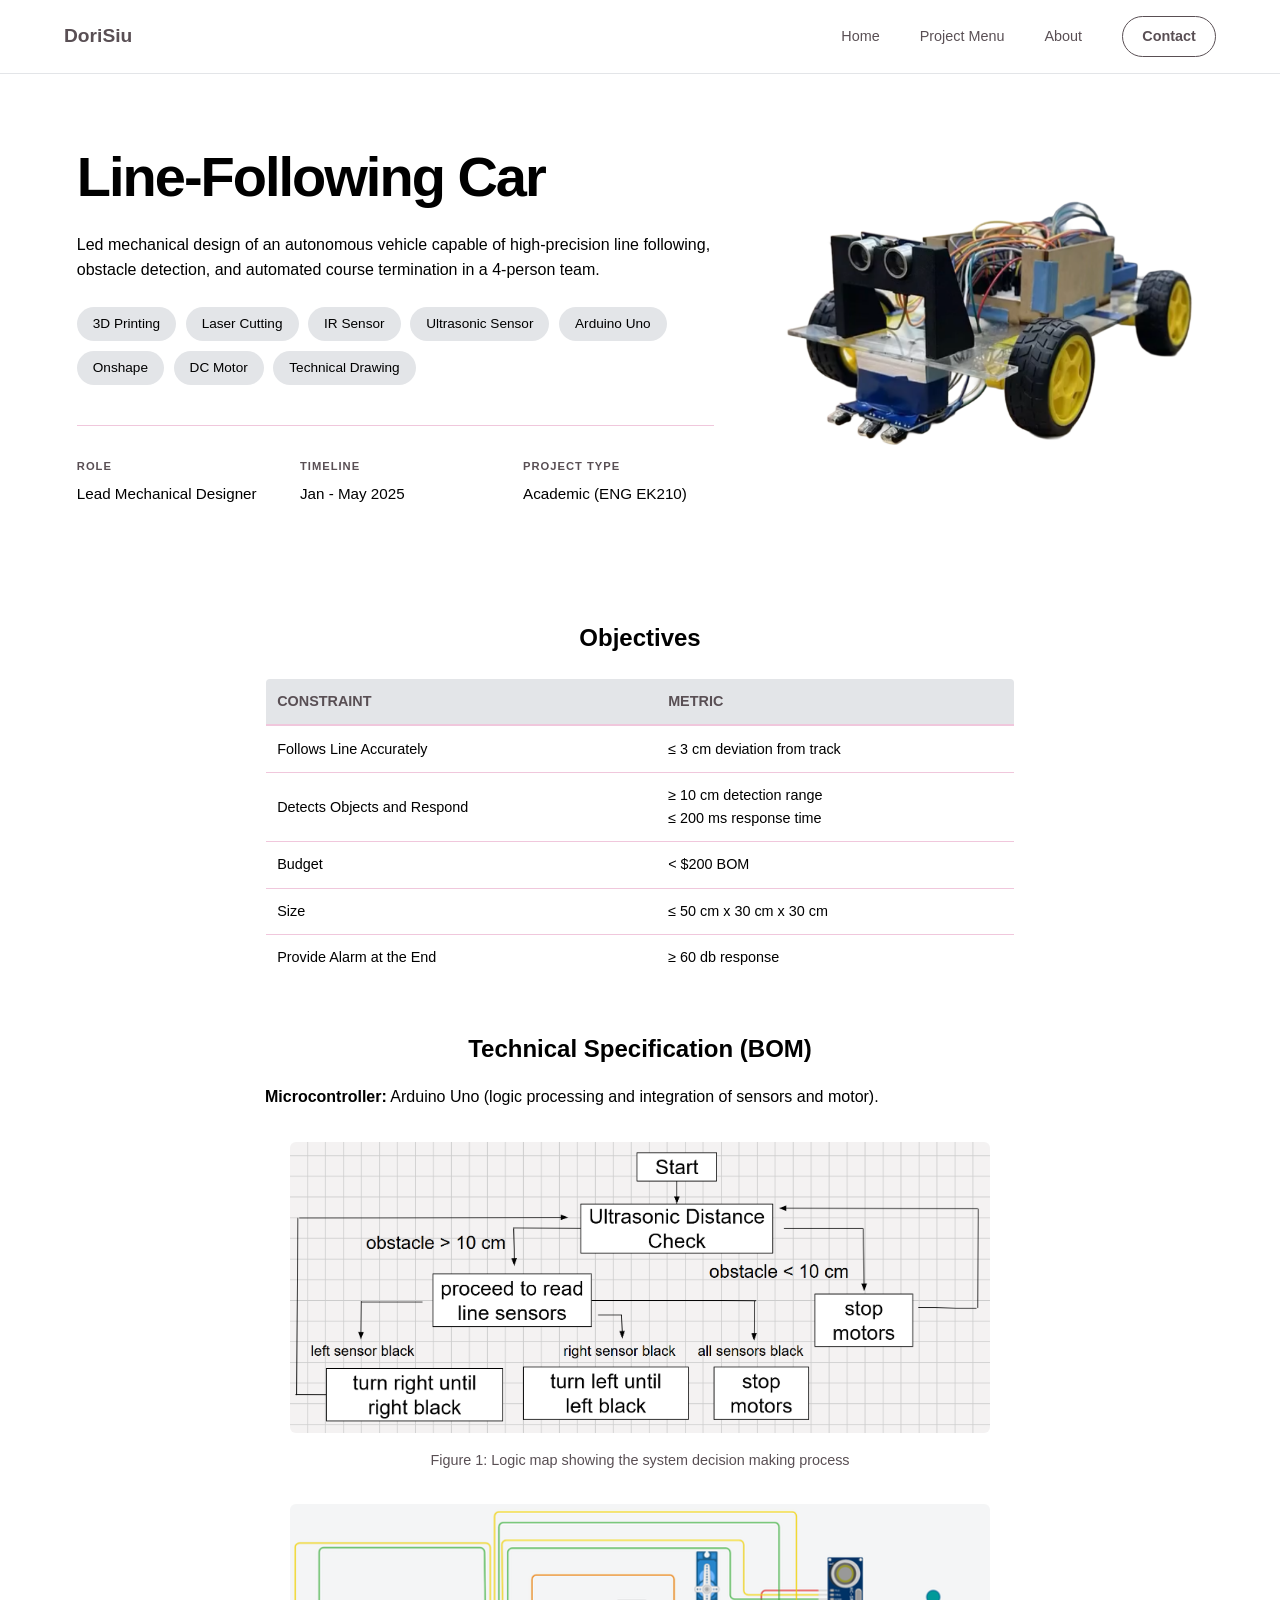
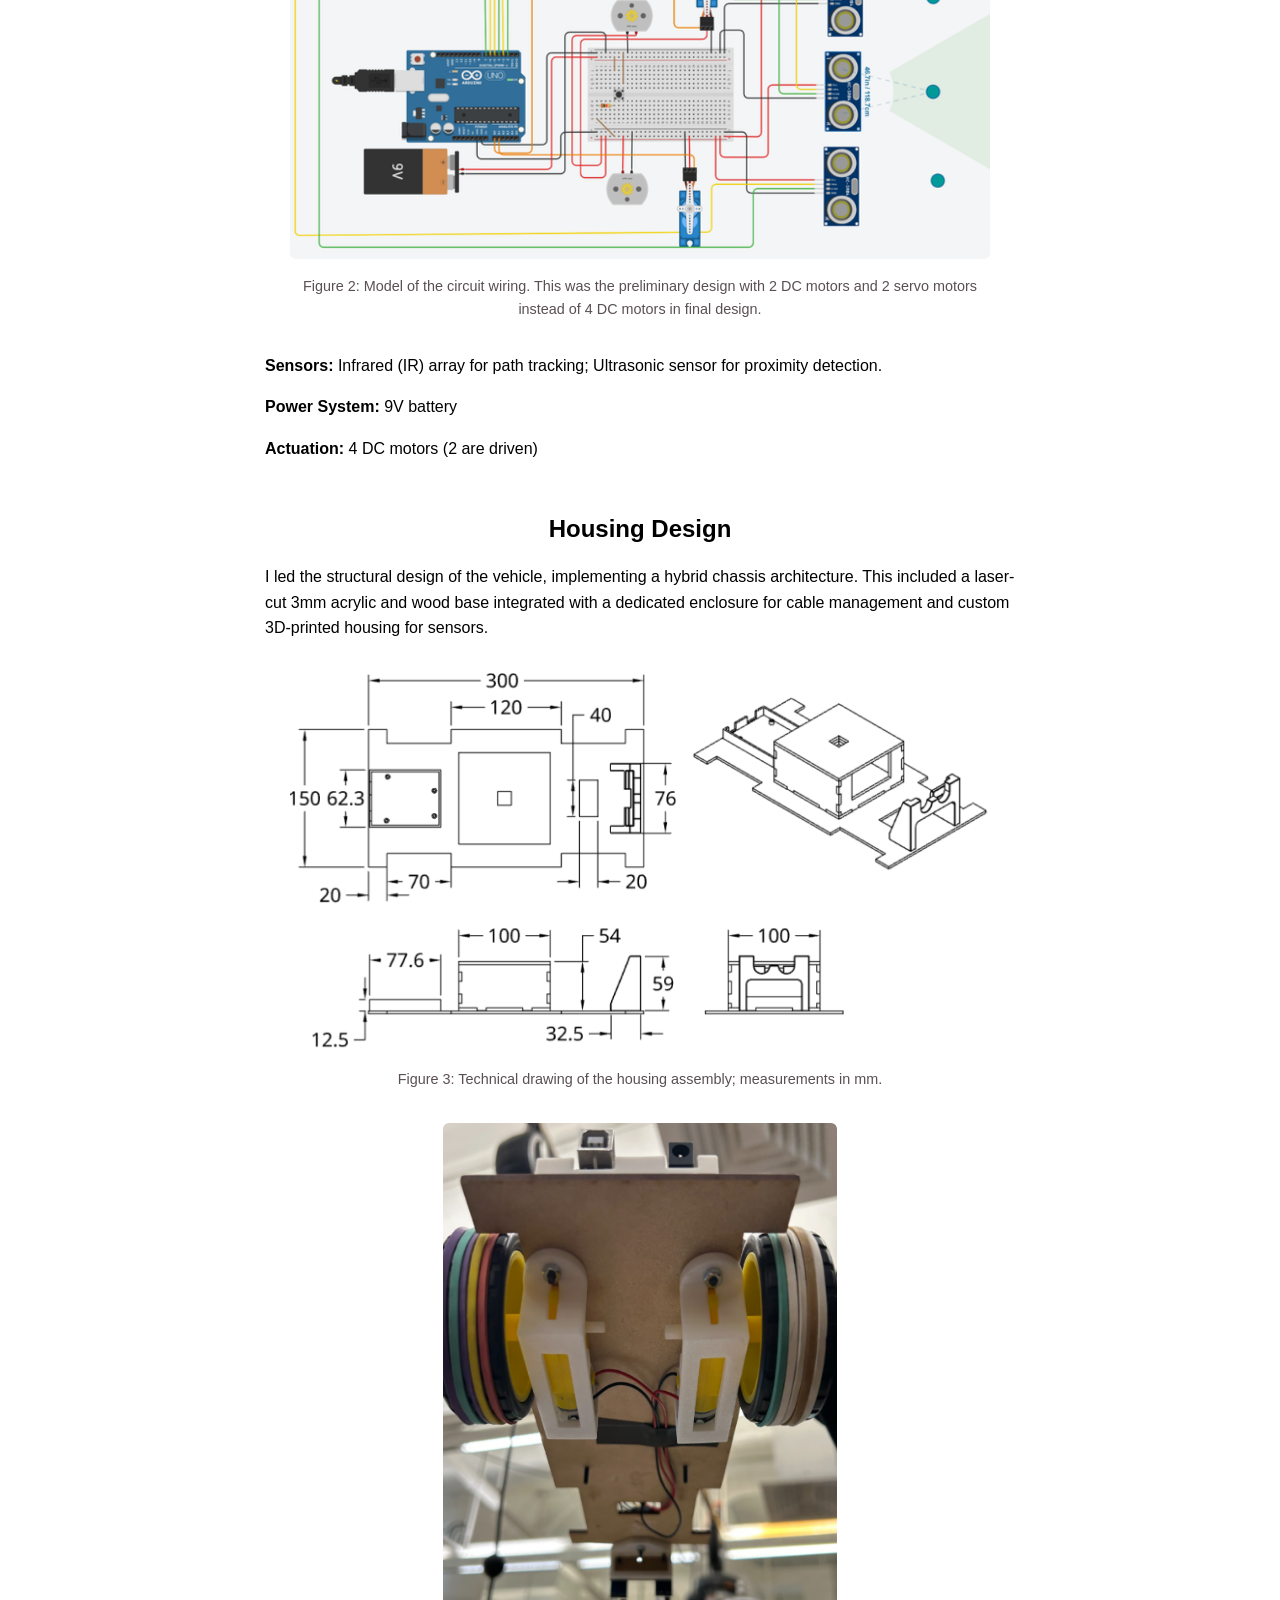
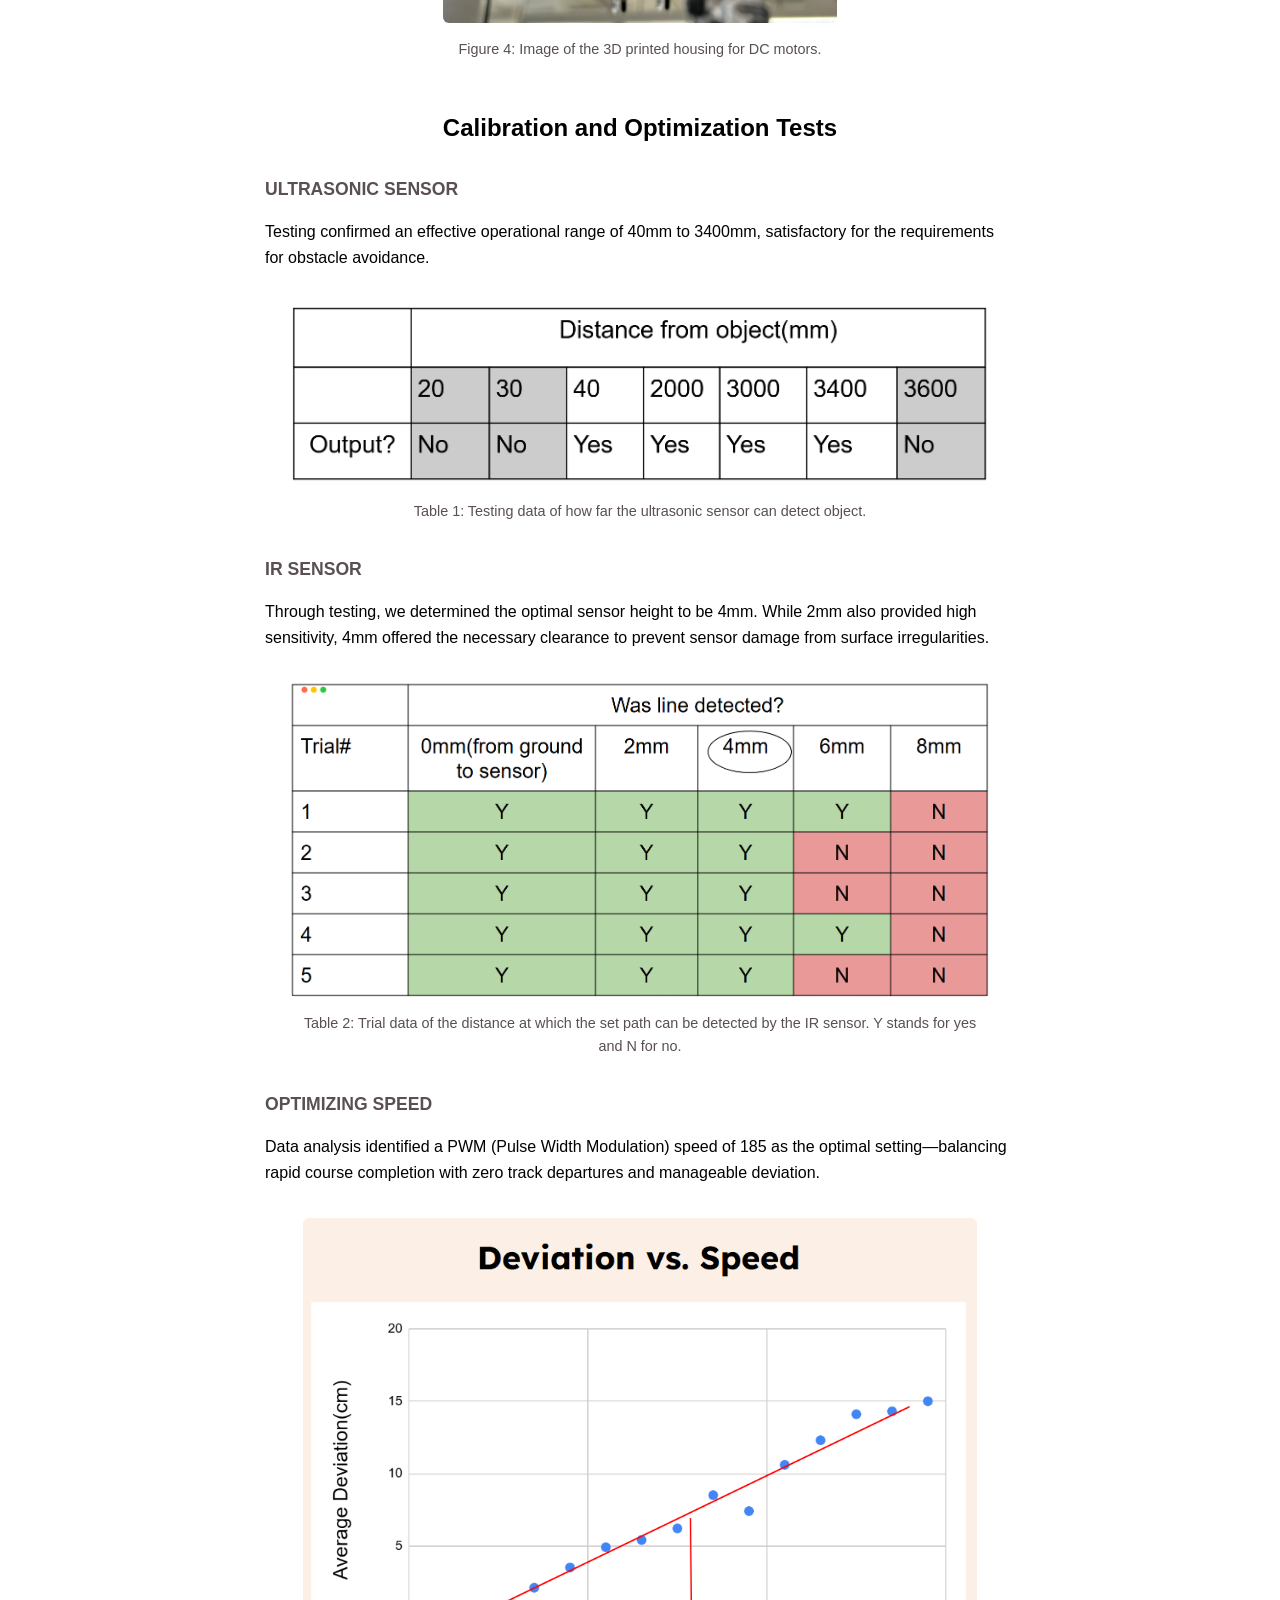
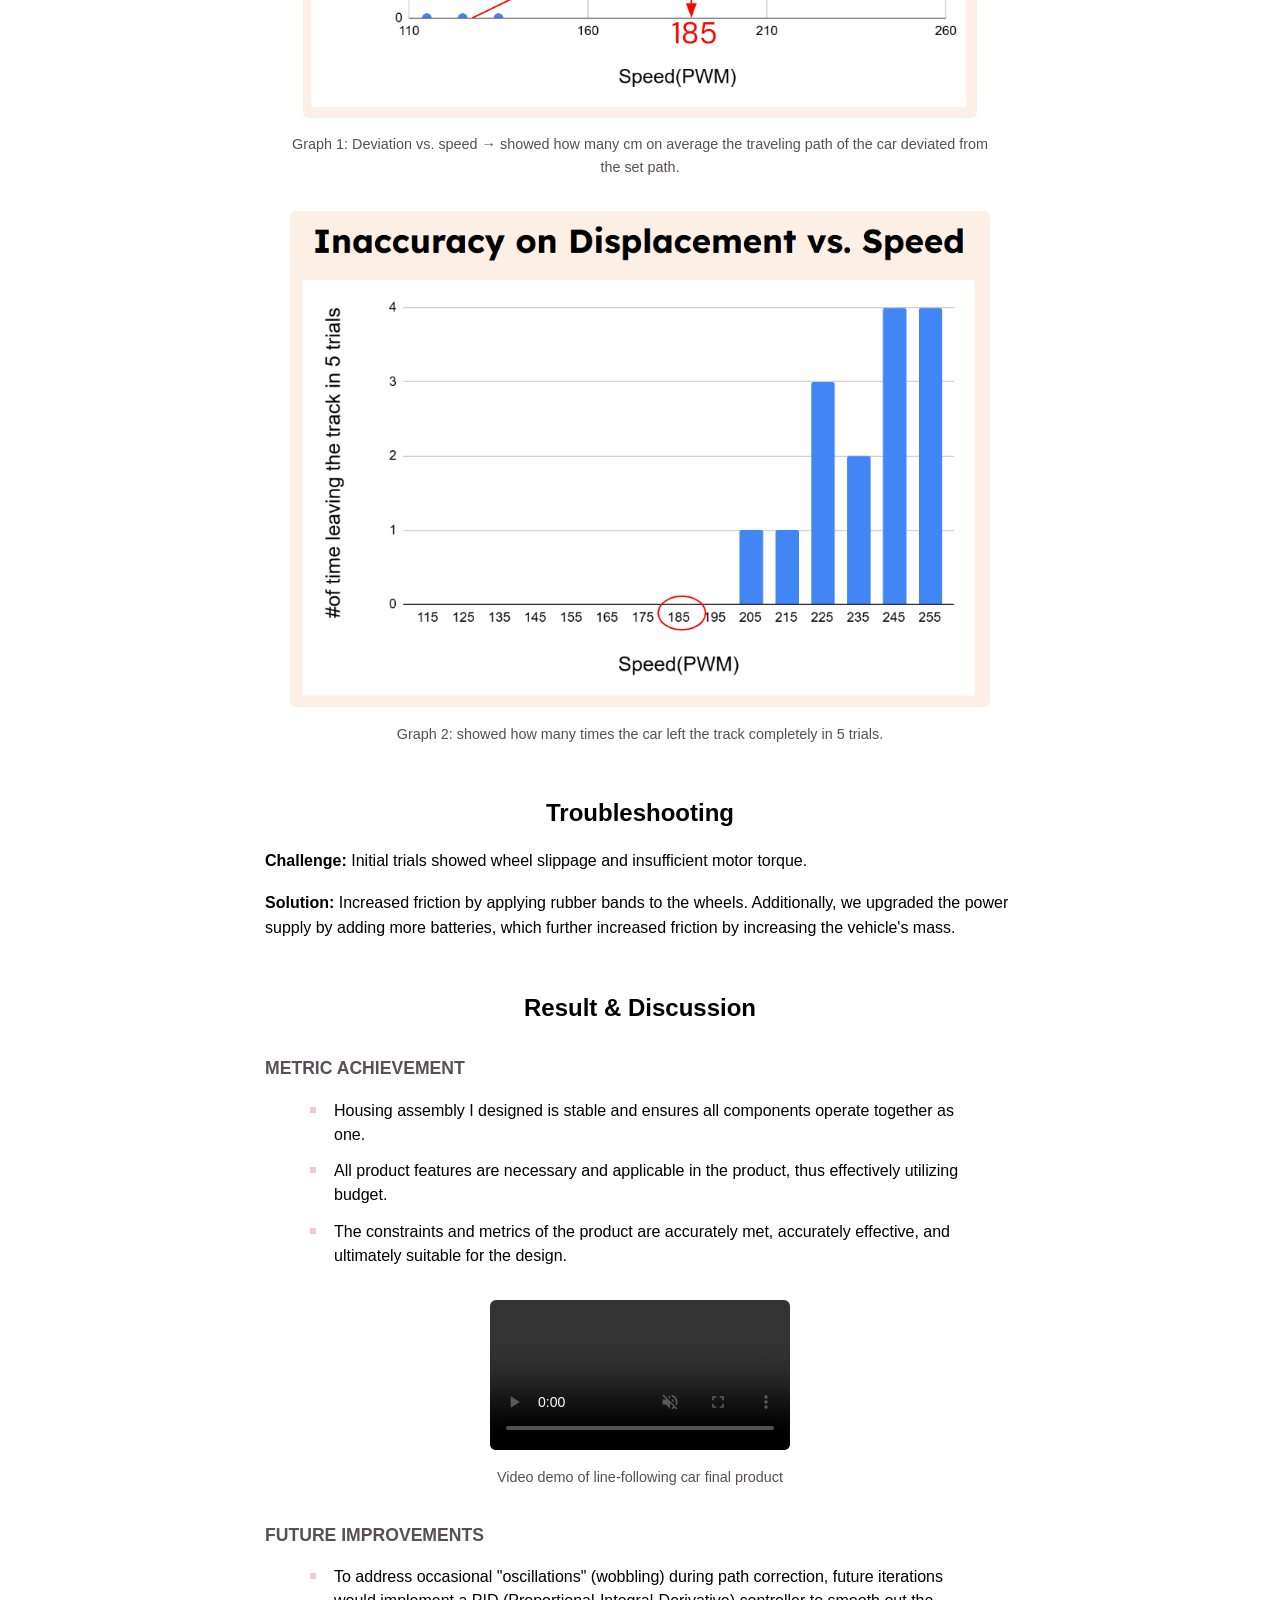
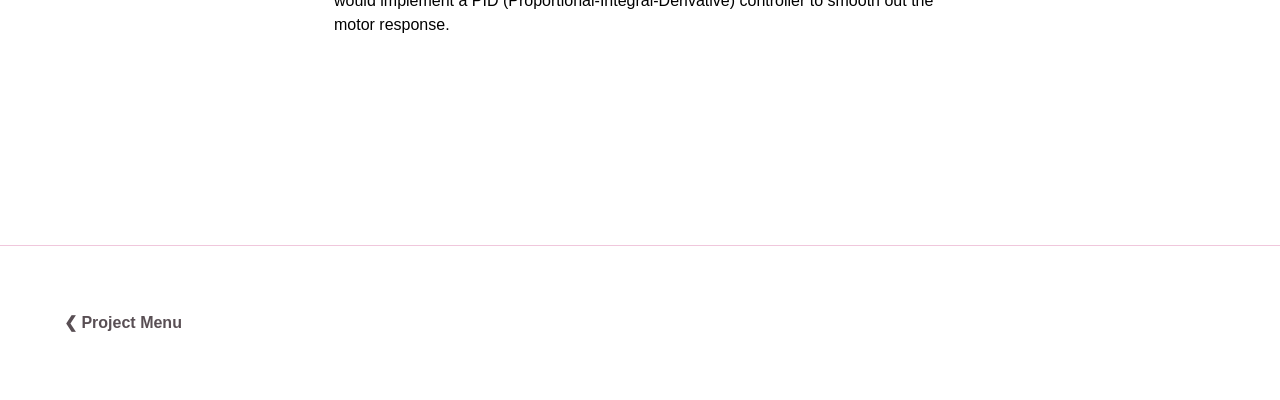
==== LineCar.html @ b63a91db "first commit of v4" ====
<!DOCTYPE html>
<html lang="en">
<head>
    <meta charset="UTF-8">
    <meta name="viewport" content="width=device-width, initial-scale=1.0">
    <title>Line-Following Car | Doris Siu</title>
    
    <link rel="stylesheet" href="style.css">
</head> 

<body>

    <nav class="navbar">
        <a href="index.html" class="logo">DoriSiu</a>
        <input type="checkbox" id="nav-trigger" class="menu-toggle">
        <label for="nav-trigger" class="hamburger">
            <span></span>
            <span></span>
            <span></span>
        </label>
        <div class="nav-links">
            <a href="index.html">Home</a>
            <a href="index.html#project">Project Menu</a>
            <a href="index.html#about">About</a>
            <a href="index.html#contact" class="nav-contact">Contact</a>
        </div>
    </nav>

    <main class="container">
        <section class="hero-split">
            <div class="hero-content">
                <h1>Line-Following Car</h1>
                <p>Led mechanical design of an autonomous vehicle capable of high-precision line following, obstacle detection, and automated course termination in a 4-person team.</p>

                <div class="tag-cloud">
                    <span class="tag">3D Printing</span>
                    <span class="tag">Laser Cutting</span>
                    <span class="tag">IR Sensor</span>
                    <span class="tag">Ultrasonic Sensor</span>
                    <span class="tag">Arduino Uno</span>
                    <span class="tag">Onshape</span>
                    <span class="tag">DC Motor</span>
                    <span class="tag">Technical Drawing</span>
                </div>

                <div class="spec-grid">
                    <div class="spec-item">
                        <label>Role</label>
                        <span>Lead Mechanical Designer</span>
                    </div>
                    <div class="spec-item">
                        <label>Timeline</label>
                        <span>Jan - May 2025</span>
                    </div>
                    <div class="spec-item">
                        <label>Project Type</label>
                        <span>Academic (ENG EK210)</span>
                    </div>
                </div>
            </div>

            <div class="hero-img">
                <img src="PortPhotos/car-front-noback.png" alt="Car Prototype">
            </div>
        </section>

        <section class="details">
            <h3>Objectives</h3>
                <div class="table-container">
                    <table class="spec-table">
                        <thead>
                            <tr>
                                <th>Constraint</th>
                                <th>Metric</th>
                            </tr>
                        </thead>
                        <tbody>
                            <tr>
                                <td>Follows Line Accurately</td>
                                <td>≤ 3 cm deviation from track</td>
                            </tr>
                            <tr>
                                <td>Detects Objects and Respond</td>
                                <td>≥ 10 cm detection range <br>≤ 200 ms response time</td>
                            </tr>
                            <tr>
                                <td>Budget</td>
                                <td>&lt; &dollar;200 BOM</td>
                            </tr>
                            <tr>
                                <td>Size</td>
                                <td>≤ 50 cm x 30 cm x 30 cm</td>
                            </tr>
                            <tr>
                                <td>Provide Alarm at the End</td>
                                <td>≥ 60 db response</td>
                            </tr>
                        </tbody>
                    </table>
                </div>
            
            <h3>Technical Specification (BOM)</h3>
                <p><strong>Microcontroller:</strong> Arduino Uno (logic processing and integration of sensors and motor).</p>
                <div class="media-wrap">
                    <img src="PortPhotos/210logicmap.png" alt="Logic Map">
                    <p>Figure 1: Logic map showing the system decision making process</p>
                </div>
                <div class="media-wrap">
                    <img src="PortPhotos/210wiring.png" alt="Wiring">
                    <p>Figure 2: Model of the circuit wiring. This was the preliminary design with 2 DC motors and 2 servo motors instead of 4 DC motors in final design.</p>
                </div>

                <p><strong>Sensors:</strong> Infrared (IR) array for path tracking; Ultrasonic sensor for proximity detection.</p>
                <p><strong>Power System:</strong> 9V battery</p>
                <p><strong>Actuation:</strong> 4 DC motors (2 are driven)</p>

                <h3>Housing Design</h3>
                <p>I led the structural design of the vehicle, implementing a hybrid chassis architecture. This included a laser-cut 3mm acrylic and wood base integrated with a dedicated enclosure for cable management and custom 3D-printed housing for sensors.</p>
                <div class="media-wrap">
                    <img src="PortPhotos/210housing.png" alt="Housing">
                    <p>Figure 3: Technical drawing of the housing assembly; measurements in mm.</p>
                </div>
                <div class="media-wrap">
                    <img src="PortPhotos/210wheels.png" alt="Wheel motor housing">
                    <p>Figure 4: Image of the 3D printed housing for DC motors.</p>
                </div>

            <h3>Calibration and Optimization Tests</h3>
            
                <h4>Ultrasonic Sensor</h4>
                <p>Testing confirmed an effective operational range of 40mm to 3400mm, satisfactory for the requirements for obstacle avoidance.</p>
                <div class="media-wrap">
                    <img src="PortPhotos/210ultrasense.png" alt="Data of ultrasonic sensor">
                    <p>Table 1: Testing data of how far the ultrasonic sensor can detect object.</p>
                </div>
                
                <h4>IR sensor</h4>
                <p>Through testing, we determined the optimal sensor height to be 4mm. While 2mm also provided high sensitivity, 4mm offered the necessary clearance to prevent sensor damage from surface irregularities.</p>
                <div class="media-wrap">
                    <img src="PortPhotos/210irsense.png" alt="Data of IR sensor">
                    <p>Table 2: Trial data of the distance at which the set path can be detected by the IR sensor. Y stands for yes and N for no.</p>
                </div>

                <h4>Optimizing speed</h4>
                <p>Data analysis identified a PWM (Pulse Width Modulation) speed of 185 as the optimal setting—balancing rapid course completion with zero track departures and manageable deviation.</p>
                <div class="media-wrap">
                    <img src="PortPhotos/210deviation.png" alt="Deviation vs. Speed graph">
                    <p>Graph 1: Deviation vs. speed → showed how many cm on average the traveling path of the car deviated from the set path.</p>
                </div>
                <div class="media-wrap">
                    <img src="PortPhotos/210displacement.png" alt="Displacement vs. Speed graph">
                    <p>Graph 2: showed how many times the car left the track completely in 5 trials.</p>
                </div>
                
            <h3>Troubleshooting</h3>
                <p><strong>Challenge:</strong> Initial trials showed wheel slippage and insufficient motor torque.</p>
                <p><strong>Solution:</strong> Increased friction by applying rubber bands to the wheels. Additionally, we upgraded the power supply by adding more batteries, which further increased friction by increasing the vehicle's mass.</p>

            <h3>Result & Discussion</h3>

                <h4>Metric Achievement</h4>
                <ul class="detail-list">
                    <li>Housing assembly I designed is stable and ensures all components operate together as one.</li>
                    <li>All product features are necessary and applicable in the product, thus effectively utilizing budget.</li>
                    <li>The constraints and metrics of the product are accurately met, accurately effective, and ultimately suitable for the design.</li>               
                </ul>

                <div class="media-wrap">
                    <video controls autoplay muted playsinline>
                        <source src="PortVids/LineCarDemoConverted.mp4" type="video/mp4">
                        Your browser does not support the video tag.
                    </video>
                    <p>Video demo of line-following car final product</p>
                </div>

                <h4>Future Improvements</h4>
                <ul class="detail-list">
                    <li>To address occasional "oscillations" (wobbling) during path correction, future iterations would implement a PID (Proportional-Integral-Derivative) controller to smooth out the motor response.</li>
                </ul>


        </section>

    </main>

    <footer class="nav-footer">
        <a href="index.html#project">❮ Project Menu</a>
    </footer>

</body>
</html>
---- style.css ----
:root {
    --bg: white;
    --bigtext: black;
    --smalltext: #594F54;
    --line: #F0C7DC;
    --gray: #E3E5E8;
    --box: #FFF0F7;
    --shadow: 2px 2px 5px black;
    --secshadow: 8px 12px 30px var(--gray);
    --transition: all 0.3s cubic-bezier(0.25, 0.8, 0.25, 1);
}

* {
    box-sizing: border-box;
    -webkit-font-smoothing: antialiased;
}

body {
    font-family: 'Inter', -apple-system, sans-serif;
    background-color: var(--bg);
    color: var(--bigtext);
    margin: 0;
    line-height: 1.6;
}

h6 {
    text-align: center;
    font-size: 5.5rem;
    text-transform: uppercase;
    margin: 6rem 6% 6rem;
    color: black; 
    font-weight: 515;
}

/* --- Navigation & Hamburger Logic --- */
.navbar {
    display: flex;
    justify-content: space-between;
    align-items: center;
    padding: 1rem 5%;
    position: sticky;
    top: 0;
    background: var(--bg);
    backdrop-filter: blur(10px);
    border-bottom: 1px solid var(--gray);
    z-index: 2000;
}

.logo { font-weight: 600; text-decoration: none; color: var(--smalltext); font-size: 1.2rem; }

.nav-links { 
    display: flex; 
    align-items: center; 
    gap: 2.5rem; 
}

.nav-links a { 
    text-decoration: none; 
    color: var(--smalltext); 
    font-size: 0.9rem; 
    transition: var(--transition); 
    white-space: nowrap;
}

.nav-links a:hover { color: var(--bigtext); }

.nav-contact {
    border: 1px solid var(--smalltext);
    padding: 0.5rem 1.2rem;
    border-radius: 50px;
    font-weight: 600 !important;
}

    /* Hamburger Elements */
    .menu-toggle { display: none; }
    .hamburger {
        display: none;
        cursor: pointer;
        flex-direction: column;
        gap: 5px;
    }
    .hamburger span {
        display: block;
        width: 25px;
        height: 2px;
        background: var(--smalltext);
        transition: 0.3s;
    }

/* --- Hero Section --- */
.hero-viewport {
    position: relative;
    width: 100%;
    min-height: 140vh; 
    display: flex;
    flex-direction: column;
    justify-content: flex-start;
    align-items: flex-start; /* Centers your text vertically */
    overflow: hidden;
    background: var(--bg); 
}

.hero-bg {
    position: absolute;
    top: 0;
    left: 0;
    width: 100%;
    height: 100%;
    object-fit: cover;
    object-position: 50% 100%;
    z-index: 1;     
}

header {
    z-index: 2; 
    padding: 0 6%; 
    margin-top: 17vh;
}

h1 { 
    font-size: 4.5rem; 
    font-weight: 600; 
    margin: 0; 
    letter-spacing: -2px; 
    color: white; 
    text-shadow: var(--shadow);
}

.hero-sub { 
    font-size: 1.4rem; 
    color: white; 
    font-weight: 300; 
    margin-top: 1.5rem; 
    max-width: 800px; 
    text-shadow: var(--shadow);
    -webkit-text-stroke: .15px black;
}

/* --- Project Grid --- */
.container { padding: 0 6% 7rem; }
.section-title { font-size: 1.6rem; text-transform: uppercase; letter-spacing: 2px; color: var(--smalltext); margin-bottom: 2.5rem; font-weight: 700; text-align: center; width: 100%;}
.project-grid { display: grid; grid-template-columns: repeat(auto-fill, minmax(350px, 1fr)); gap: 2rem; }
.project-card { border-radius: 20px; overflow: hidden; background: var(--bg); transition: var(--transition); text-decoration: none; display: block; box-shadow: 0 10px 30px rgba(0, 0, 0, 0.05);}
.project-card:hover { transform: translateY(-8px); box-shadow: var(--secshadow); }
.project-card img { width: 100%; height: 350px; object-fit: cover; }
.project-info { padding: 1rem 1.8rem 1.1rem ; background: var(--bg); }
.project-info h4 { margin: 0; font-size: 1.3rem; color: var(--bigtext); text-align: center; width: 100%;}
.project-info p { margin: 5px 0 10px; font-size: .9rem; color: var(--smalltext); text-align: center; width: 100%;}
.more-projects {display: flex; flex-direction: column; align-items: center; justify-content: center; min-height: 350px; text-align: center;}
.project-info h5 { margin: 0; font-size: 1.5rem; color: var(--bigtext); text-align: center; width: 100%;}
.more-projects .small-line {width: 30px; height: 2px; background: var(--line); margin: 15px auto;}

/* --- About Section --- */
.about-section {
    background: var(--box);
    padding: 6rem 6%;
    display: grid;
    grid-template-columns: 1fr 1fr;
    gap: 4rem;
    align-items: center;
    border-top: 1px solid var(--gray);
    border-bottom: 1px solid var(--gray);
    margin-top: 4rem;
}

.about-section div:first-child {
    display: flex;
    flex-direction: column;
    align-items: center;    
    justify-content: center; 
    text-align: center;
}
.about-content p { font-size: 1rem; color: var(--smalltext); margin-bottom: 1.5rem; }

.about-content img {
    max-width: 100%;
    max-height: 350px;
    height: auto;
    border-radius: 8px;
    display: block;
    margin: 0 auto;
}

@media (max-width: 800px) {
    .about-section {
        grid-template-columns: 1fr; 
        text-align: center;
    }
}
/* --- Footer --- */
.footer-main { text-align: center; padding: 4rem 5%; color: var(--smalltext); font-size: 0.9rem; }

/* --- Mobile Responsiveness --- */
@media (max-width: 800px) {
    .hamburger { display: flex; }

    .nav-links {
        display: none;
        position: absolute;
        top: 100%;
        left: 0;
        width: 100%;
        background: var(--bg);
        backdrop-filter: blur(10px);
        flex-direction: column;
        padding: 2rem;
        gap: 1.5rem;
        border-bottom: 1px solid var(--border);
        box-shadow: 0 10px 20px rgba(0,0,0,0.05);
    }

    .menu-toggle:checked ~ .nav-links { display: flex; }
    
    /* Hamburger to X Animation */
    .menu-toggle:checked ~ .hamburger span:nth-child(1) { transform: translateY(7px) rotate(45deg); }
    .menu-toggle:checked ~ .hamburger span:nth-child(2) { opacity: 0; }
    .menu-toggle:checked ~ .hamburger span:nth-child(3) { transform: translateY(-7px) rotate(-45deg); }

    /* Hero/About adjustments */
    .hero-viewport {min-height: 100vh;}
    h1 { font-size: 3.5rem; }
    .hero-sub {font-size: 1.2rem; max-width: 500px;}
    .about-section { grid-template-columns: 1fr; gap: 2rem; }
    .project-grid { grid-template-columns: 1fr; }

    h6 {font-size: 4rem;}
}

/* --- Project Page Layout --- */
.hero-split {
    display: grid;
    grid-template-columns: 1.2fr 0.8fr; 
    gap: 4rem;
    align-items: center;
    padding: 4rem 0;
}

.hero-content h1 {
    font-size: 3.5rem;
    margin: 0.5rem 0 1.5rem;
    line-height: 1.1;
    color: var(--bigtext);
    text-shadow: none;
}

.hero-img {
    display: flex;
    justify-content: center;
    align-items: center;
}

.hero-img img {
    width: 100%;
    max-width: 100%;
    max-height: 500px;
    object-fit: contain;
    display: block;
    margin: 0 auto;
}

.personal .hero-img img{
    object-fit: cover;
    border-radius: 10px;
}


    /* Tags & Specs for Skills */
    .tag-cloud {
        display: flex;
        flex-wrap: wrap;
        gap: 0.6rem;
        margin: 1.5rem 0 2.5rem;
    }

    .tag {
        background: var(--gray);
        color: var(--bigtext);
        padding: 0.4rem 1rem;
        border-radius: 100px;
        font-size: 0.85rem;
    }

    .personal .tag {
        background: var(--line);
    }

    .tag2 {
        background: var(--gray);
        color: var(--bigtext);
        padding: 0.4rem 1rem;
        border-radius: 100px;
        font-size: 0.85rem;
    }

    .spec-grid {
        display: grid;
        grid-template-columns: repeat(3, 1fr);
        gap: 2rem;
        border-top: 1px solid var(--line);
        padding-top: 2rem;
        margin-top: 2rem;
        font-weight: 500;
    }

    .spec-item label {
        display: block;
        font-size: 0.7rem;
        text-transform: uppercase;
        color: var(--smalltext);
        letter-spacing: 1px;
        font-weight: 700;
        margin-bottom: 0.3rem;
    }

    .spec-item span {
        font-weight: 500;
        font-size: 0.95rem;
    }

    /* Details Section */
    .details {
        max-width: 750px;
        margin: 1rem auto; 
        text-align: center; 
    }

    .details h3 {
        font-size: 1.5rem;
        margin: 3rem auto 1rem;
        color: var(--bigtext);
    }

    .details h4 {
        font-size: 1.1rem;
        text-transform: uppercase;
        text-align: left;
        color: var(--smalltext);
        margin: 1.7rem 0 0;
    }
    
    .details h5 {
        font-size: 3.5rem;
        margin: 6rem 0 2rem;
        font-weight: 530;
        line-height: 1.1;
        color: var(--bigtext);
        text-shadow: none;
        text-align: center;

    }

    .personal .details h4{
        text-align: center;
        margin: 0 0 6rem;
    }

    .details p {
        margin-top: 1rem;
        color: var(--bigtext);
        text-align: left;
    }

    .detail-list {
        list-style: none;
        padding: 0;
        margin: 1rem auto 2rem;
        text-align: left;
        max-width: 660px;
    }

    .detail-list li {
        position: relative;
        padding-left: 1.5rem;
        margin-bottom: 0.8rem;
        color: var(--bigtext);
        font-size: 1rem;
        line-height: 1.5;
    }

    .detail-list li::before {
        content: "";
        position: absolute;
        left: 0;
        top: 0.5rem; 
        width: 6px;
        height: 6px;
        background: var(--line);
    }

    /* Spec Table */
    .table-container {
        margin: 1.3rem auto 2.5rem;
        width: 100%;
    }

    .spec-table {
        width: 100%;
        margin: 0 auto; 
        border-collapse: collapse;
        background: var(--bg);
        border: 1px solid var(--line);
        border-radius: 5px;
        overflow: hidden;
    }

    .spec-table th {
        background: var(--gray);
        color: var(--smalltext);
        padding: 0.7rem;
        text-align: left;
        font-size: 0.9rem;
        text-transform: uppercase;
        border-bottom: 2px solid var(--line);
    }

    .spec-table td {
        padding: 0.7rem;
        text-align: left;
        color: var(--bigtext);
        border-bottom: 1px solid var(--line);
        font-size: 0.9rem;
    }

    .trouble-table {
        width: 100%;
        margin: 0 auto; 
        border-collapse: collapse;
        background: var(--box);
        border: 1px solid var(--gray);
        border-radius: 5px;
        overflow: hidden;
    }

    .trouble-table th {
        background: var(--smalltext);
        color: var(--bg);
        padding: 0.7rem;
        text-align: center;
        font-size: 0.9rem;
        border-bottom: 2px solid var(--gray);
    }

    .trouble-table td {
        padding: 0.7rem;
        text-align: left;
        color: var(--bigtext);
        border-bottom: 1px solid var(--gray);
        font-size: 0.9rem;
    }

    /* Video & Media*/
    .media-wrap {
        max-width: 700px;
        margin: 2rem auto 0;
        text-align: center;
    }

    .media-wrap video, .media-wrap img {
        display: inline-block;
        width: auto;
        height: auto;
        max-width: 100%;
        max-height: 500px;
        border-radius: 6px;
        object-fit: contain;
    }
    
    .media-wrap p {
        color: var(--smalltext);
        font-size: .9rem;
        text-align: center;
        margin: .5rem auto 2rem;
        white-space: normal;
    }

    .personal .media-wrap p{
        margin: .5rem auto .5rem;
    }

    .media-wrap iframe {
        width: 100%;
        aspect-ratio: 16/9;
        border-radius: 10px;
        border: none;
        display: block;
        margin-bottom: 1rem;
    }


/* Project Navigation Footer */
    .nav-footer {
        display: flex;
        justify-content: space-between;
        padding: 4rem 5%;
        border-top: 1px solid var(--line);
        margin-top: 4rem;
    }

    .nav-footer a {
        text-decoration: none;
        color: var(--smalltext);
        font-weight: 600;
        transition: var(--transition);
    }

    .nav-footer a:hover {
        opacity: 0.7;
    }

    /* Mobile Adjustments for Projects */
    @media (max-width: 850px) {
        .hero-split {
            grid-template-columns: 1fr;
            gap: 2rem;
            padding: 2rem 0;
        }
        
        .hero-content h1 {
            font-size: 2.5rem;
        }

        .spec-grid {
            grid-template-columns: 1fr 1fr; /* Stack specs 2-wide on mobile */
        }

        .media-wrap {
            border-radius: 12px;
        }
    }

/* --- Contact Section --- */
.contact-section {
    max-width: 1100px;
    margin: 0 auto;
    padding: 8rem 6%;
    display: grid;
    grid-template-columns: 1fr 1fr;
    gap: 4rem;
}

.contact-header h1 { font-size: 2.5rem; margin: 0 0 1.5rem; line-height: 1.1; color: var(--bigtext); text-shadow: none; margin-bottom: 3rem;}
.contact-header p { font-size: 1.2rem; color: var(--smalltext); max-width: 400px; margin-bottom: 3rem; }

.method-item { margin-bottom: 2rem; }
.method-item h4 { font-size: 0.75rem; text-transform: uppercase; letter-spacing: 2px; color: var(--bigtext); margin-bottom: 0.5rem; }
.method-item a { font-size: 1.2rem; color: var(--smalltext); text-decoration: none; font-weight: 600; transition: var(--transition); }
.method-item a:hover { color: var(--smalltext); }

/* --- Contact Form Style --- */
#contact-form {
    background: var(--gray);
    padding: 3rem;
    border-radius: 32px;
    display: flex;
    flex-direction: column;
    gap: 1.5rem;
}

.form-group { display: flex; flex-direction: column; gap: 0.5rem; }
.form-group label { font-size: 0.85rem; font-weight: 600; color: var(--smalltext); }

input, textarea {
    padding: 1rem;
    border: 1px solid var(--box);
    border-radius: 12px;
    font-family: inherit;
    font-size: 1rem;
    background: var(--bg);
    transition: var(--transition);
}

input:focus, textarea:focus { outline: none; border-color: var(--gray); }

#submit-btn {
    background: var(--smalltext);
    color: white;
    border: none;
    padding: 1rem 2rem;
    border-radius: 12px;
    font-weight: 600;
    font-size: 1rem;
    cursor: pointer;
    transition: var(--transition);
}

#submit-btn:hover { background: var(--accent); transform: translateY(-2px); }
#submit-btn:disabled { background: var(--secondary); cursor: not-allowed; transform: none; }

#status-msg { font-size: 0.9rem; font-weight: 600; text-align: center; display: none; margin-top: 1rem;}
#status-msg.success { color: #2e7d32; display: block; }
#status-msg.error { color: #d32f2f; display: block; }

@media (max-width: 850px) { 
    .contact-section { grid-template-columns: 1fr; padding: 4rem 6%; } 
}
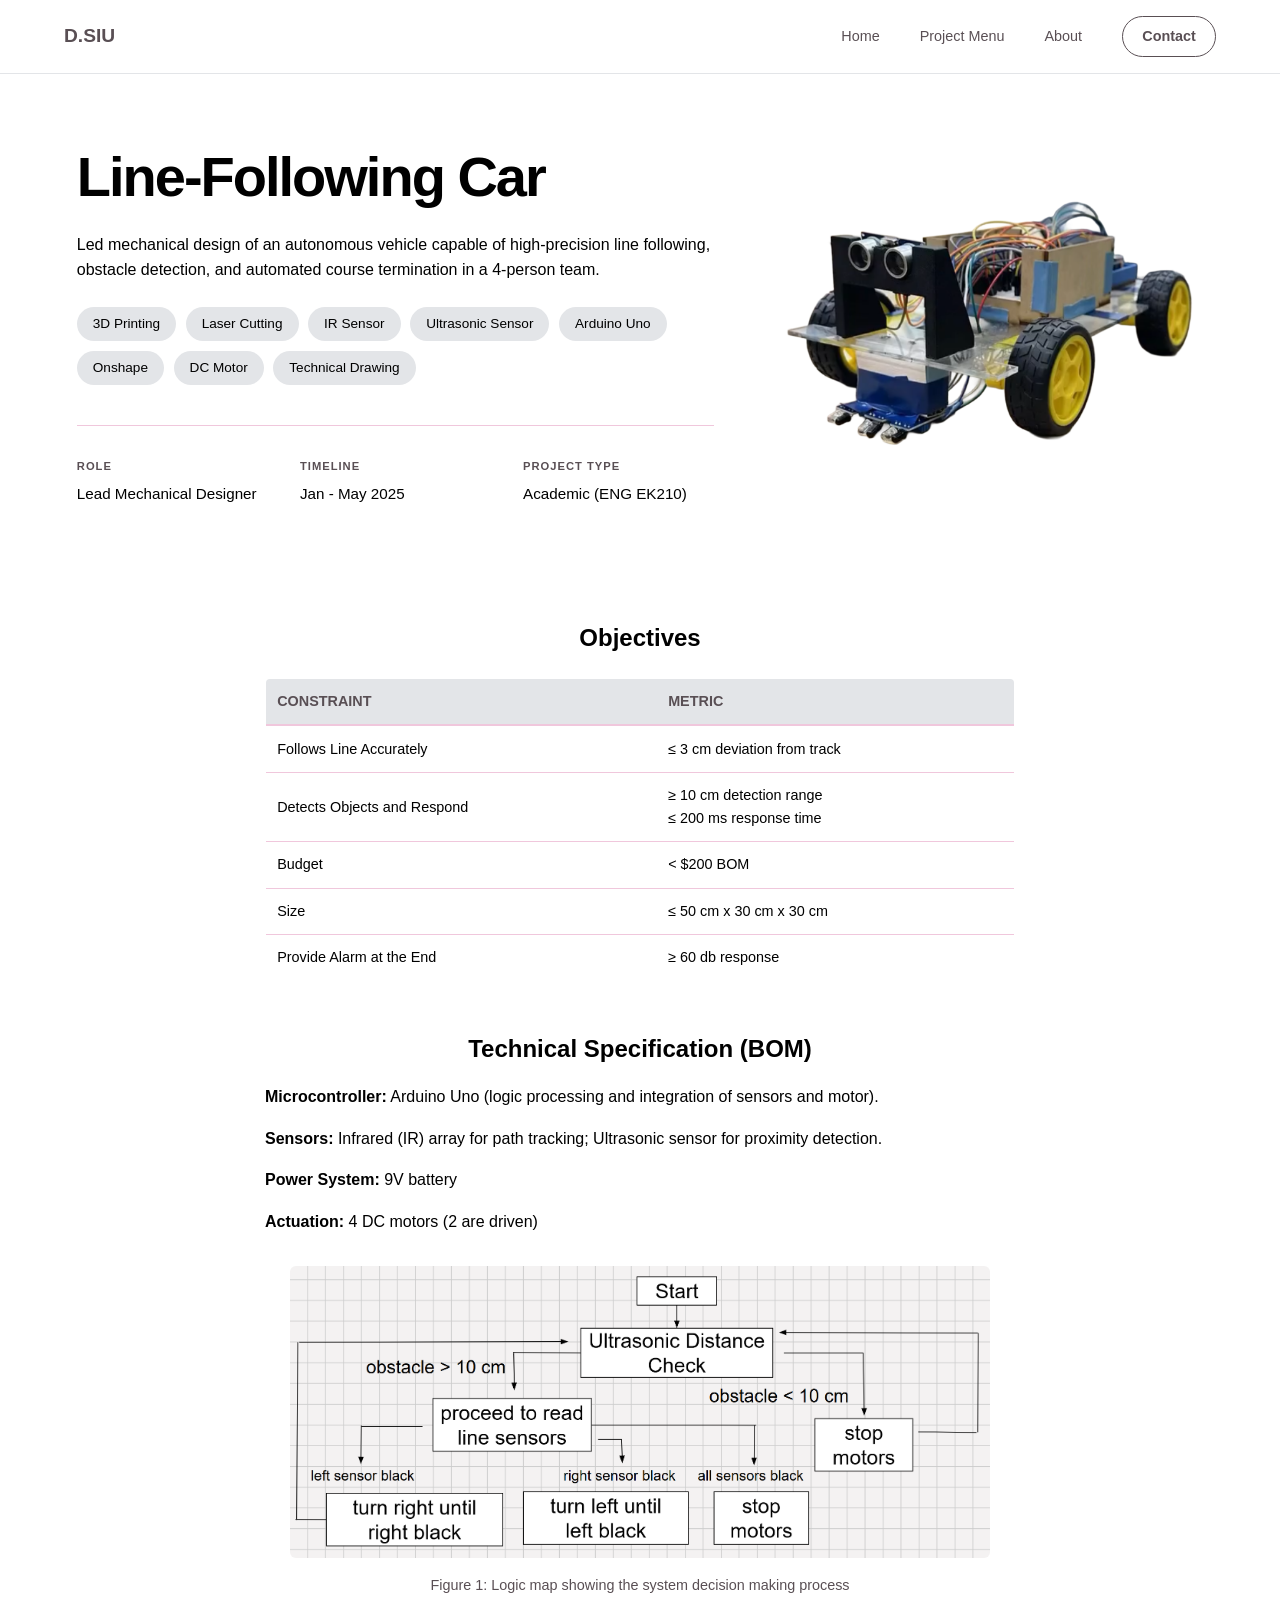
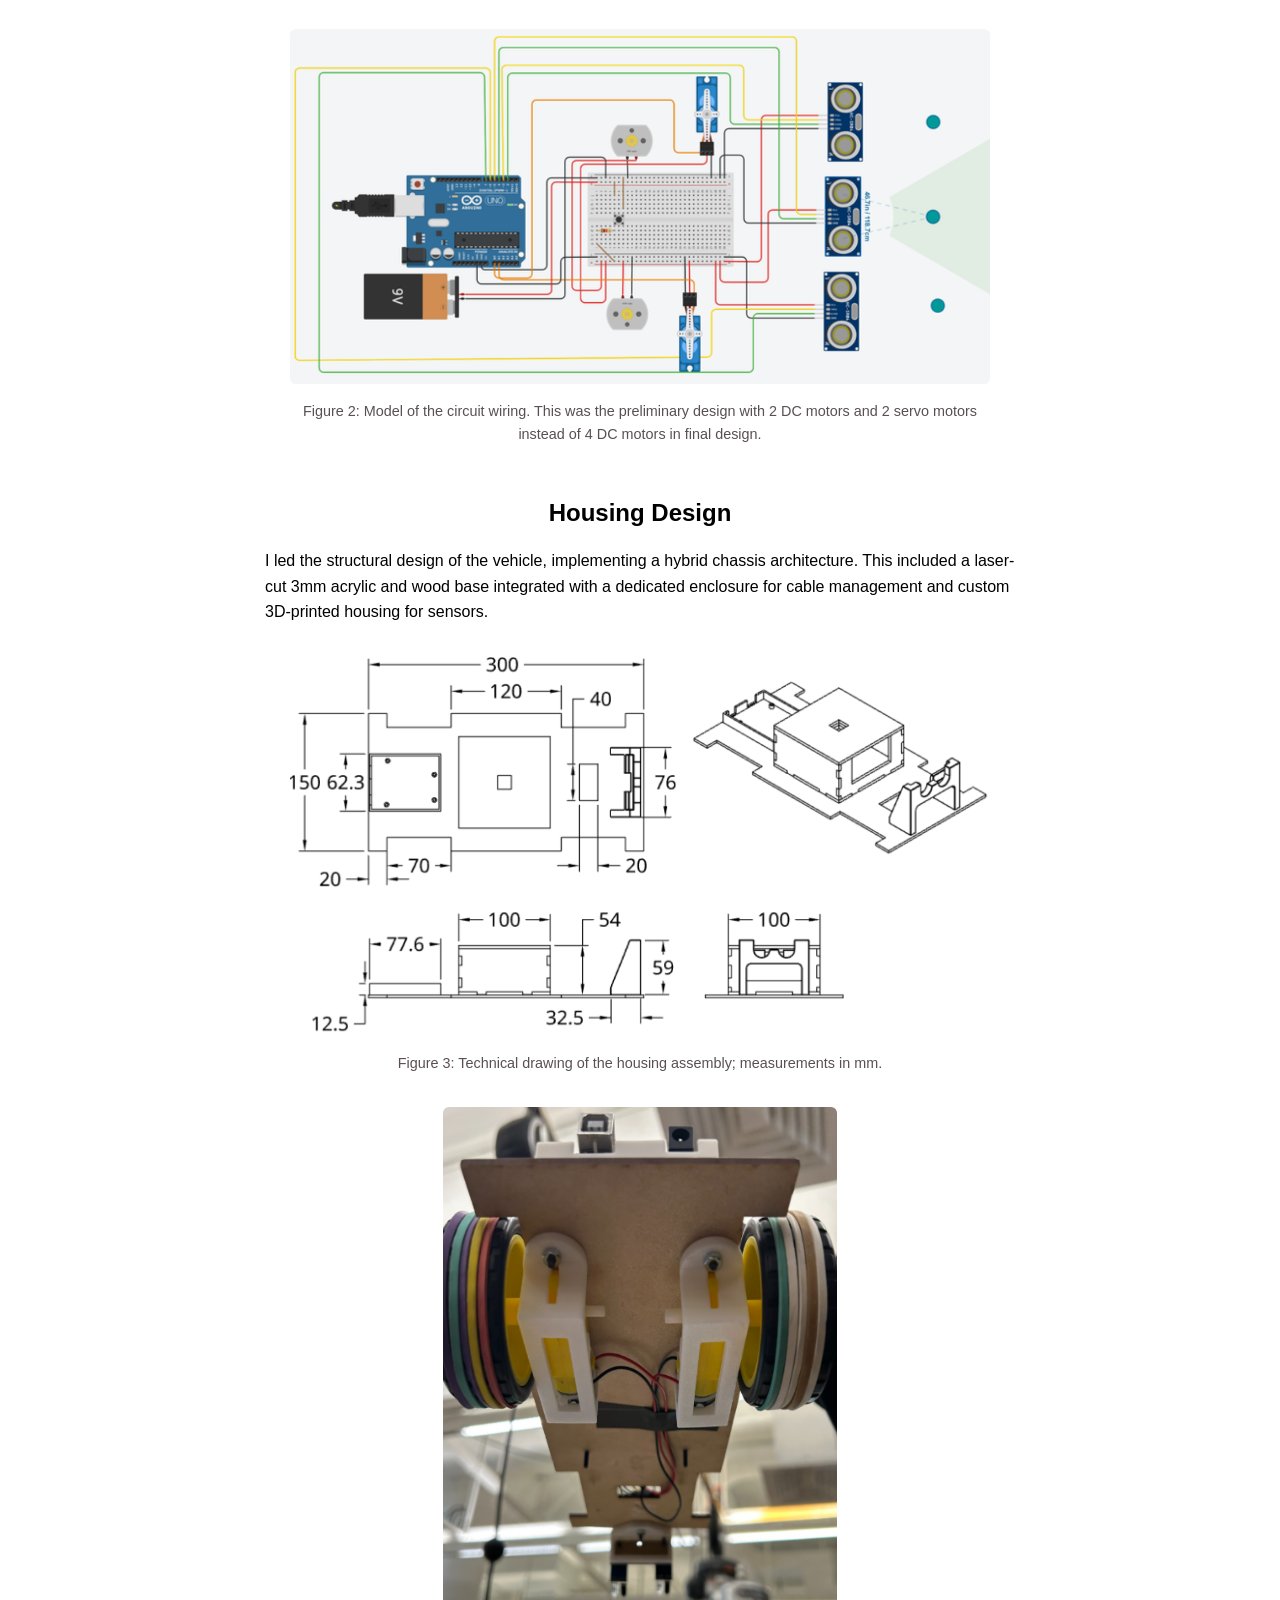
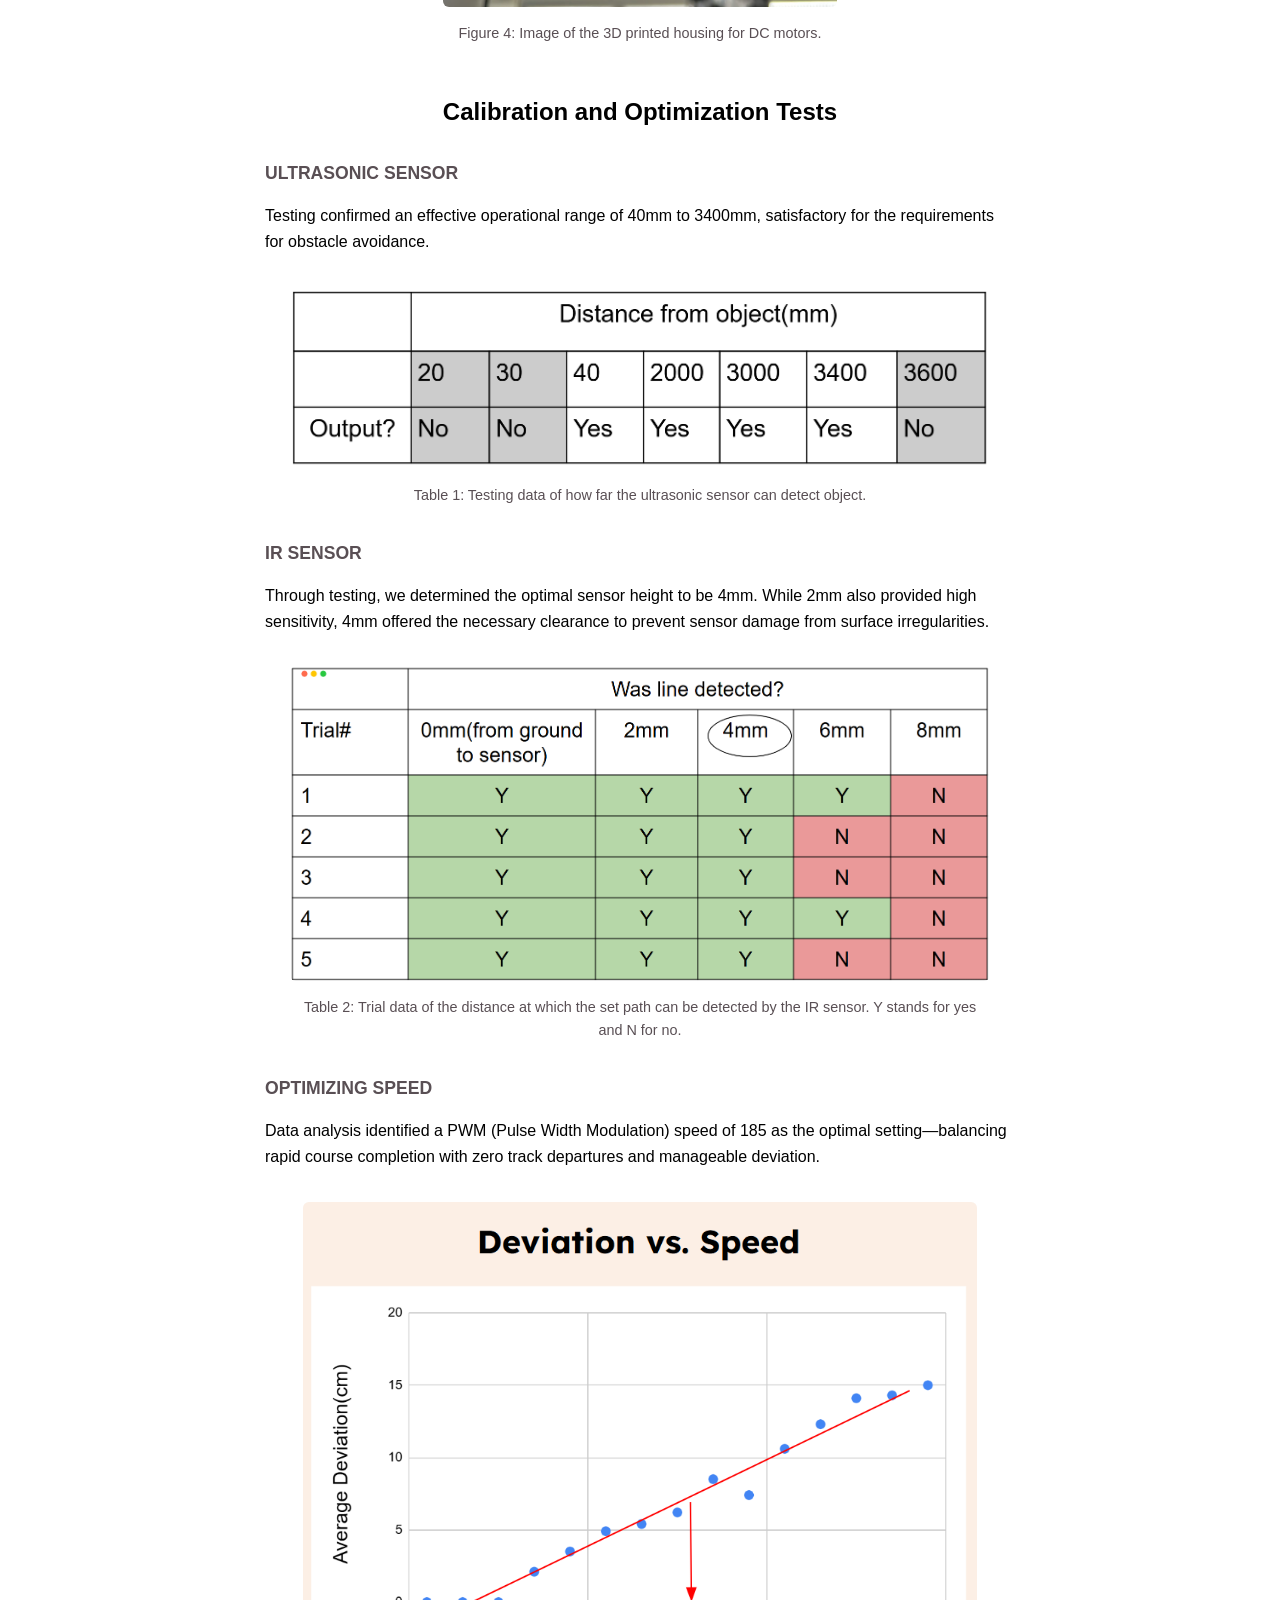
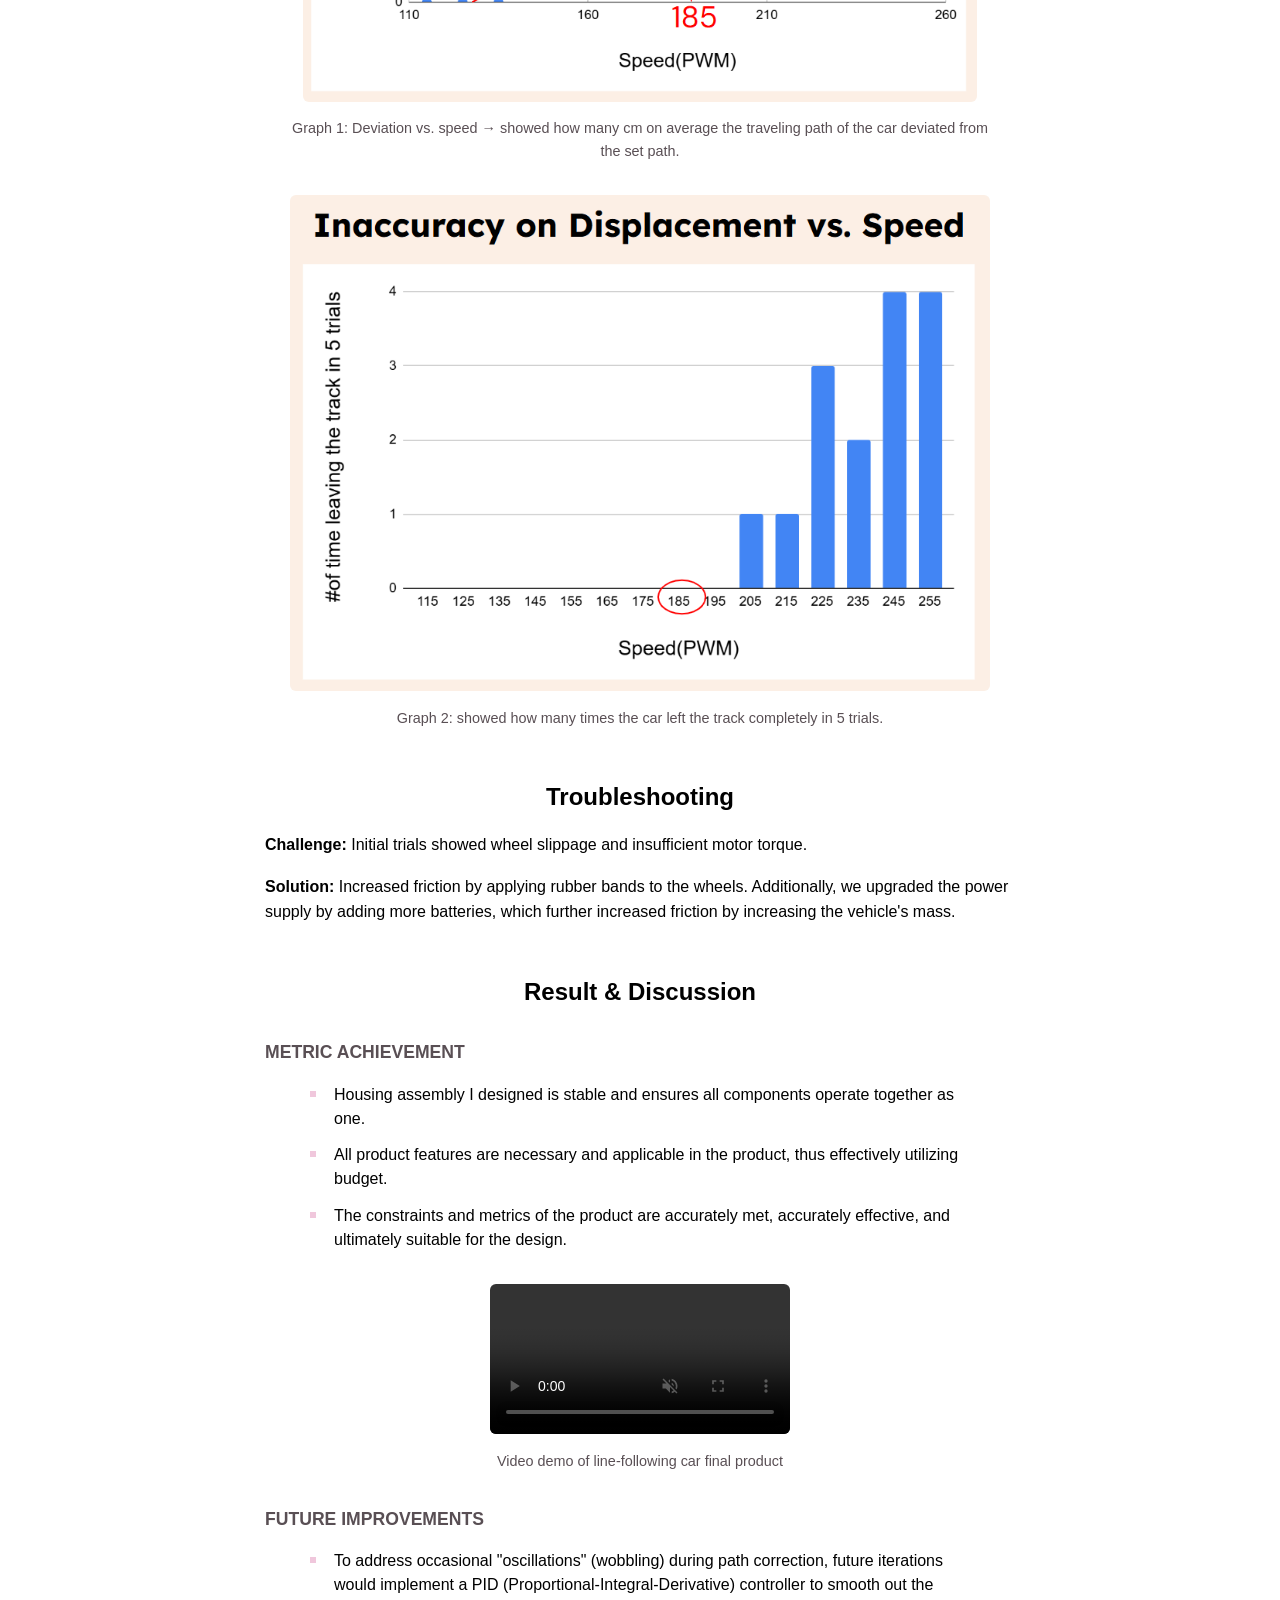
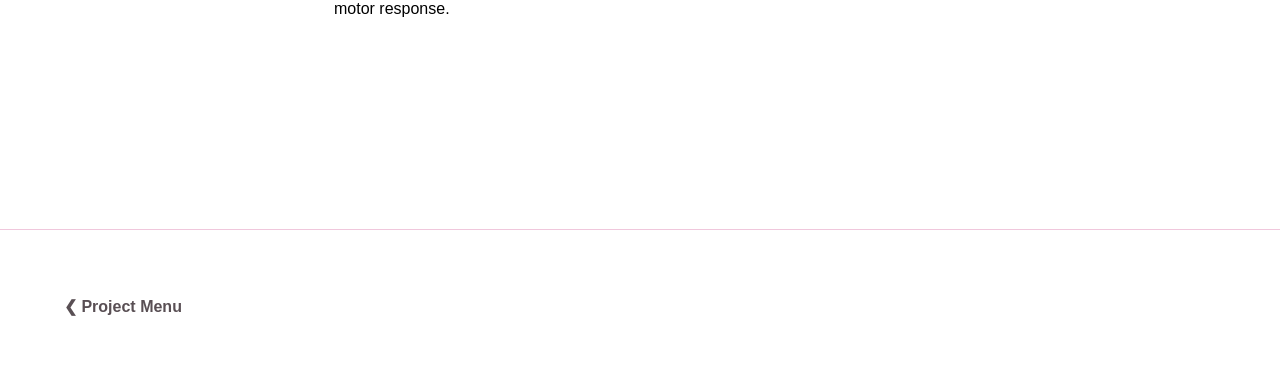
==== commit a7d8425e: "finshed v2 of phone stand; fixed writing nonAI" ====
--- a/LineCar.html
+++ b/LineCar.html
@@ -11,7 +11,7 @@
 <body>
 
     <nav class="navbar">
-        <a href="index.html" class="logo">DoriSiu</a>
+        <a href="index.html" class="logo">D.SIU</a>
         <input type="checkbox" id="nav-trigger" class="menu-toggle">
         <label for="nav-trigger" class="hamburger">
             <span></span>
@@ -101,6 +101,10 @@
             
             <h3>Technical Specification (BOM)</h3>
                 <p><strong>Microcontroller:</strong> Arduino Uno (logic processing and integration of sensors and motor).</p>
+                <p><strong>Sensors:</strong> Infrared (IR) array for path tracking; Ultrasonic sensor for proximity detection.</p>
+                <p><strong>Power System:</strong> 9V battery</p>
+                <p><strong>Actuation:</strong> 4 DC motors (2 are driven)</p>
+
                 <div class="media-wrap">
                     <img src="PortPhotos/210logicmap.png" alt="Logic Map">
                     <p>Figure 1: Logic map showing the system decision making process</p>
@@ -109,10 +113,7 @@
                     <img src="PortPhotos/210wiring.png" alt="Wiring">
                     <p>Figure 2: Model of the circuit wiring. This was the preliminary design with 2 DC motors and 2 servo motors instead of 4 DC motors in final design.</p>
                 </div>
-
-                <p><strong>Sensors:</strong> Infrared (IR) array for path tracking; Ultrasonic sensor for proximity detection.</p>
-                <p><strong>Power System:</strong> 9V battery</p>
-                <p><strong>Actuation:</strong> 4 DC motors (2 are driven)</p>
+                
 
                 <h3>Housing Design</h3>
                 <p>I led the structural design of the vehicle, implementing a hybrid chassis architecture. This included a laser-cut 3mm acrylic and wood base integrated with a dedicated enclosure for cable management and custom 3D-printed housing for sensors.</p>
@@ -167,7 +168,7 @@
 
                 <div class="media-wrap">
                     <video controls autoplay muted playsinline>
-                        <source src="PortVids/LineCarDemoConverted.mp4" type="video/mp4">
+                        <source src="PortVideos/LineCarDemoConverted.mp4" type="video/mp4">
                         Your browser does not support the video tag.
                     </video>
                     <p>Video demo of line-following car final product</p>
--- a/style.css
+++ b/style.css
@@ -32,7 +32,10 @@
     font-weight: 515;
 }
 
-/* --- Navigation & Hamburger Logic --- */
+
+
+
+/* --- NAV BAR --- */
 .navbar {
     display: flex;
     justify-content: space-between;
@@ -71,7 +74,7 @@
     font-weight: 600 !important;
 }
 
-    /* Hamburger Elements */
+    /* Hamburger */
     .menu-toggle { display: none; }
     .hamburger {
         display: none;
@@ -87,11 +90,14 @@
         transition: 0.3s;
     }
 
-/* --- Hero Section --- */
+
+
+
+/* HOME FORMAT */
 .hero-viewport {
     position: relative;
     width: 100%;
-    min-height: 140vh; 
+    min-height: 100vh; 
     display: flex;
     flex-direction: column;
     justify-content: flex-start;
@@ -105,7 +111,7 @@
     top: 0;
     left: 0;
     width: 100%;
-    height: 100%;
+    height: 100vh;
     object-fit: cover;
     object-position: 50% 100%;
     z-index: 1;     
@@ -131,12 +137,32 @@
     color: white; 
     font-weight: 300; 
     margin-top: 1.5rem; 
-    max-width: 800px; 
+    max-width: 900px; 
     text-shadow: var(--shadow);
     -webkit-text-stroke: .15px black;
 }
 
-/* --- Project Grid --- */
+.answerbox {
+    text-align: center;
+}
+.answer {
+    margin: 7rem auto 1rem; 
+    color: var(--smalltext);
+    padding: 20px 50px;
+    background-color: var(--line);
+    display: inline-block;
+    border-radius: 10px;
+}
+
+.teehee {
+    text-align: center;
+    font-size: 7px;
+    margin: 0 auto 5rem;
+    color: white;
+}
+
+
+/* PROJECT MENU */
 .container { padding: 0 6% 7rem; }
 .section-title { font-size: 1.6rem; text-transform: uppercase; letter-spacing: 2px; color: var(--smalltext); margin-bottom: 2.5rem; font-weight: 700; text-align: center; width: 100%;}
 .project-grid { display: grid; grid-template-columns: repeat(auto-fill, minmax(350px, 1fr)); gap: 2rem; }
@@ -150,7 +176,77 @@
 .project-info h5 { margin: 0; font-size: 1.5rem; color: var(--bigtext); text-align: center; width: 100%;}
 .more-projects .small-line {width: 30px; height: 2px; background: var(--line); margin: 15px auto;}
 
-/* --- About Section --- */
+.version-container { 
+    padding: 0 6% 7rem; 
+    margin-top: 0;
+}
+.version-grid { 
+    display: grid; 
+    grid-template-columns: repeat(auto-fill, minmax(300px, 400px)); 
+    gap: 5rem; 
+    justify-content: center;
+}
+
+.version-card { 
+    border-radius: 20px; 
+    overflow: hidden; 
+    background: var(--line); 
+    transition: var(--transition); 
+    text-decoration: none; 
+    display: block; 
+    box-shadow: 0 10px 30px rgba(0, 0, 0, 0.05);
+    position: relative;
+    height: 350px; /* fixed height so text-only state has a defined size */
+}
+
+.version-card:hover { 
+    transform: translateY(-8px); 
+    box-shadow: var(--secshadow); 
+}
+
+.version-card img { 
+    position: absolute;
+    top: 0;
+    left: 0;
+    width: 100%; 
+    height: 100%; 
+    object-fit: cover;
+    opacity: 0;
+    transition: opacity 0.2s ease;
+}
+
+.version-card:hover img {
+    opacity: 1;
+}
+
+.version-info { 
+    position: absolute;
+    top: 0;
+    left: 0;
+    width: 100%;
+    height: 100%;
+    display: flex;
+    align-items: center;
+    justify-content: center;
+    background: var(--line);
+    transition: opacity 0.4s ease;
+}
+
+.version-card:hover .version-info {
+    opacity: 0;
+}
+
+.version-info h4 { 
+    margin: 0; 
+    font-size: 1.5rem; 
+    color: var(--bigtext); 
+    text-align: center; 
+}
+
+
+
+
+/* ABOUT ME */
 .about-section {
     background: var(--box);
     padding: 6rem 6%;
@@ -187,8 +283,8 @@
         text-align: center;
     }
 }
-/* --- Footer --- */
-.footer-main { text-align: center; padding: 4rem 5%; color: var(--smalltext); font-size: 0.9rem; }
+
+
 
 /* --- Mobile Responsiveness --- */
 @media (max-width: 800px) {
@@ -222,11 +318,16 @@
     .hero-sub {font-size: 1.2rem; max-width: 500px;}
     .about-section { grid-template-columns: 1fr; gap: 2rem; }
     .project-grid { grid-template-columns: 1fr; }
+    .version-grid {grid-template-columns: repeat(auto-fill, minmax(300px, 400px));}
 
     h6 {font-size: 4rem;}
 }
 
-/* --- Project Page Layout --- */
+
+
+
+
+/* INDIVIDUAL PROJECT PAGE */
 .hero-split {
     display: grid;
     grid-template-columns: 1.2fr 0.8fr; 
@@ -241,6 +342,45 @@
     line-height: 1.1;
     color: var(--bigtext);
     text-shadow: none;
+}
+
+.hero-version h1 {
+    font-size: 3rem;
+    margin: 0.5rem 0 1rem;
+    color: var(--bigtext);
+    text-shadow: none;
+    text-align: center;
+    padding-bottom: .4rem;
+    border-bottom: 1px solid var(--line);
+}
+
+.hero-version p {
+    color: var(--smalltext);
+    text-align: center;
+}
+
+.rec-box {
+    border: 3px solid var(--gray);
+    margin: 2.5rem auto;
+    border-radius: 10px;
+    max-width: 550px;
+    max-height: auto;
+    background-color: var(--gray);
+}
+.rec-box img {
+    max-width: 400px;
+    display: block;
+    margin: 0 auto 2rem;
+
+}
+.rec-box h3 {
+    text-align: center; 
+    margin: 1rem auto 0;
+    font-size: 20px;
+}
+.rec-box p {
+    font-size: 15px;
+    margin: 1rem 4rem;
 }
 
 .hero-img {
@@ -486,6 +626,31 @@
         margin-bottom: 1rem;
     }
 
+    /* version differentiation */
+
+    .verison {
+        text-align: center;
+    }
+    .versiontext {
+        margin: 10px auto; 
+        color: var(--smalltext);
+        padding: 20px 150px;
+        background-color: var(--line);
+        display: inline-block;
+        border-radius: 10px;
+        font-size: 20px;
+    }
+
+    /* Portfolio numbered list */
+    .numlist ol {
+        text-align: left;
+    }
+    .numlist li {
+        padding: 0 0 1rem 1.5rem;
+    }
+    
+
+
 
 /* Project Navigation Footer */
     .nav-footer {
@@ -507,28 +672,52 @@
         opacity: 0.7;
     }
 
-    /* Mobile Adjustments for Projects */
-    @media (max-width: 850px) {
-        .hero-split {
-            grid-template-columns: 1fr;
-            gap: 2rem;
-            padding: 2rem 0;
-        }
-        
-        .hero-content h1 {
-            font-size: 2.5rem;
-        }
-
-        .spec-grid {
-            grid-template-columns: 1fr 1fr; /* Stack specs 2-wide on mobile */
-        }
-
-        .media-wrap {
-            border-radius: 12px;
-        }
-    }
-
-/* --- Contact Section --- */
+
+/* Different version header */
+    .header {
+        display: flex;
+        justify-content: space-between;
+        padding: 2rem 5%;
+        margin-top: 1rem;
+    }
+
+    .header a {
+        text-decoration: none;
+        color: var(--smalltext);
+        font-weight: 600;
+        transition: var(--transition);
+    }
+
+    .header a:hover {
+        opacity: 0.7;
+    }
+
+
+/* Mobile Adjustments for Projects */
+@media (max-width: 850px) {
+    .hero-split {
+        grid-template-columns: 1fr;
+        gap: 2rem;
+        padding: 2rem 0;
+    }
+    
+    .hero-content h1 {
+        font-size: 2.5rem;
+    }
+
+    .spec-grid {
+        grid-template-columns: 1fr 1fr; /* Stack specs 2-wide on mobile */
+    }
+
+    .media-wrap {
+        border-radius: 12px;
+    }
+}
+
+
+
+
+/* CONTACT ME */
 .contact-section {
     max-width: 1100px;
     margin: 0 auto;
@@ -546,7 +735,6 @@
 .method-item a { font-size: 1.2rem; color: var(--smalltext); text-decoration: none; font-weight: 600; transition: var(--transition); }
 .method-item a:hover { color: var(--smalltext); }
 
-/* --- Contact Form Style --- */
 #contact-form {
     background: var(--gray);
     padding: 3rem;
@@ -594,3 +782,5 @@
     .contact-section { grid-template-columns: 1fr; padding: 4rem 6%; } 
 }
 
+/* FOOTER for @202# */
+.footer-main { text-align: center; padding: 4rem 5%; color: var(--smalltext); font-size: 0.9rem; }
